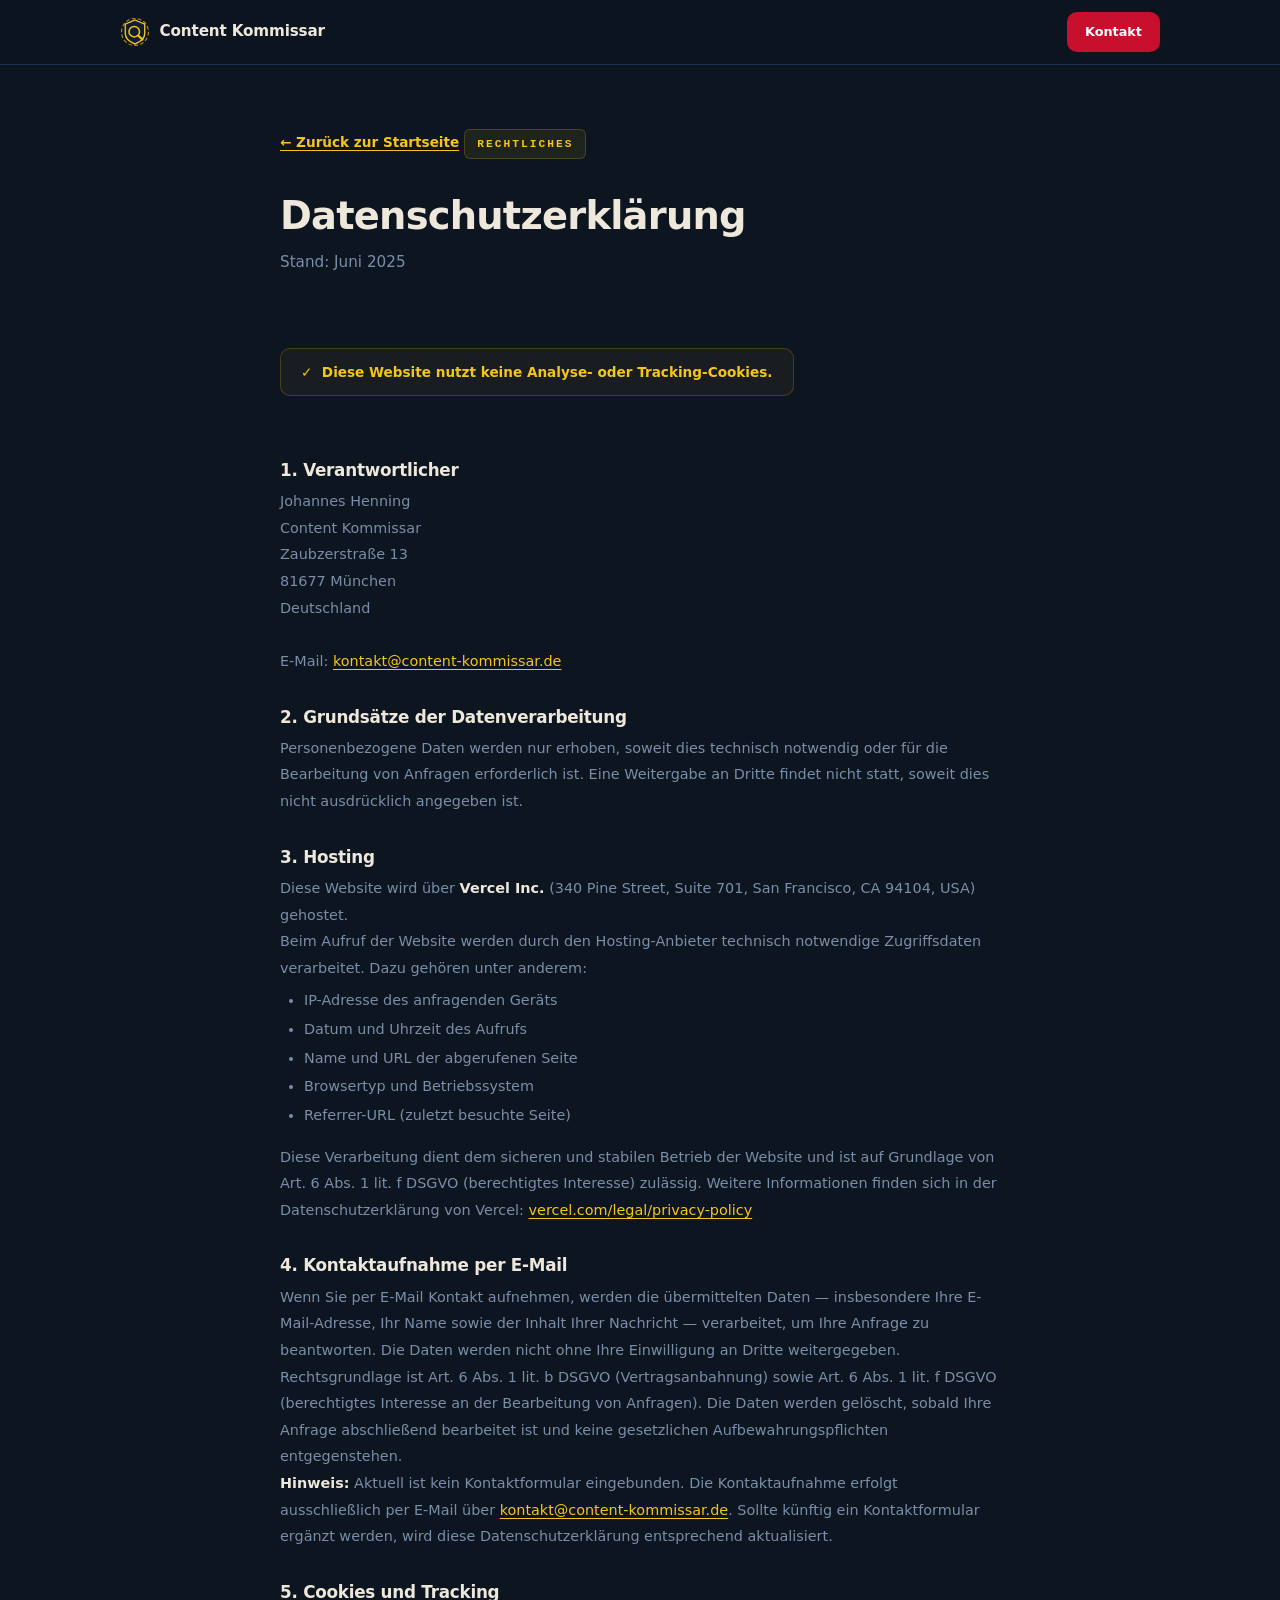
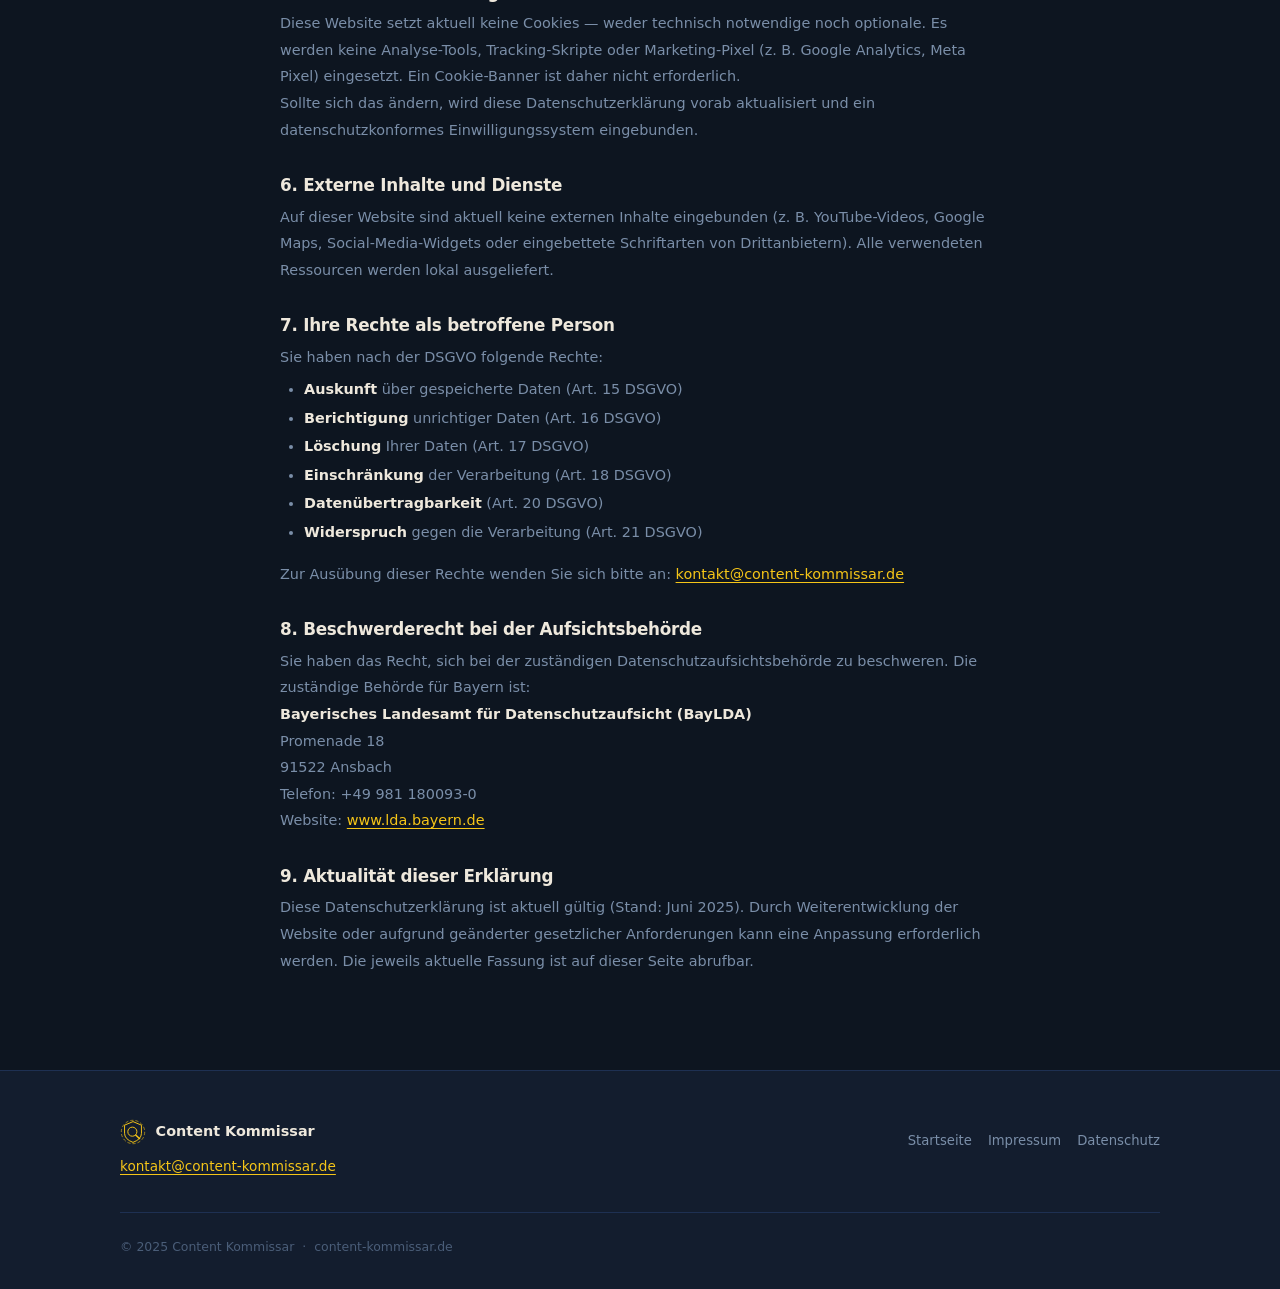
==== datenschutz.html @ 74cdd19c "Add files via upload" ====
<!DOCTYPE html>
<html lang="de">
<head>
  <meta charset="UTF-8">
  <meta name="viewport" content="width=device-width, initial-scale=1.0">
  <title>Datenschutzerklärung – Content Kommissar</title>
  <meta name="robots" content="noindex, nofollow">
  <link rel="stylesheet" href="styles.css">
  <style>
    .legal-page { max-width: 720px; margin: 0 auto; padding: 4rem 0 6rem; }
    .legal-page h1 { font-size: clamp(1.8rem, 4vw, 2.4rem); margin-bottom: 0.5rem; }
    .legal-page .legal-intro { color: var(--text-muted); margin-bottom: 3rem; font-size: 0.95rem; }
    .legal-page h2 { font-size: 1.05rem; font-weight: 700; margin: 2rem 0 0.5rem; color: var(--text); }
    .legal-page h3 { font-size: 0.95rem; font-weight: 700; margin: 1.5rem 0 0.35rem; color: var(--text); }
    .legal-page p,
    .legal-page address { font-size: 0.9rem; color: var(--text-muted); line-height: 1.85; font-style: normal; }
    .legal-page ul { list-style: disc; padding-left: 1.5rem; margin: 0.5rem 0 1rem; }
    .legal-page ul li { font-size: 0.9rem; color: var(--text-muted); margin-bottom: 0.3rem; }
    .legal-page a { color: var(--gold); text-decoration: underline; text-underline-offset: 3px; }
    .legal-page a:hover { color: var(--gold-dark); }
    .no-tracking-badge {
      display: inline-flex;
      align-items: center;
      gap: 0.5rem;
      background: rgba(245, 197, 24, 0.05);
      border: 1px solid rgba(245, 197, 24, 0.2);
      border-radius: var(--radius-md);
      padding: 0.75rem 1.25rem;
      font-size: 0.85rem;
      color: var(--gold);
      font-weight: 600;
      margin: 1.5rem 0 2rem;
    }
    .back-link {
      display: inline-flex;
      align-items: center;
      gap: 0.4rem;
      font-size: 0.85rem;
      font-weight: 600;
      color: var(--text-muted);
      margin-bottom: 2.5rem;
      transition: color var(--transition);
    }
    .back-link:hover { color: var(--text); }
  </style>
</head>
<body>

<header class="nav-header">
  <div class="container nav-inner">
    <a href="index.html" class="nav-logo" aria-label="Content Kommissar – Startseite">
      <svg xmlns="http://www.w3.org/2000/svg" viewBox="0 0 40 40" width="30" height="30" aria-hidden="true">
        <circle cx="20" cy="20" r="18" fill="none" stroke="#f5c518" stroke-width="1.5" stroke-dasharray="5 3" opacity="0.7"/>
        <path d="M20 4 L33 9.5 L33 22 Q33 31 20 36 Q7 31 7 22 L7 9.5 Z" fill="#131d2e" stroke="#f5c518" stroke-width="1.8"/>
        <circle cx="19" cy="19.5" r="7" fill="none" stroke="#f5c518" stroke-width="2"/>
        <line x1="24.5" y1="25" x2="30" y2="30" stroke="#f5c518" stroke-width="2.8" stroke-linecap="round"/>
      </svg>
      <span>Content Kommissar</span>
    </a>
    <a href="mailto:kontakt@content-kommissar.de" class="btn btn-primary btn-sm">Kontakt</a>
  </div>
</header>

<main>
  <div class="container">
    <div class="legal-page">

      <a href="index.html" class="back-link">← Zurück zur Startseite</a>

      <div class="section-label">Rechtliches</div>
      <h1>Datenschutzerklärung</h1>
      <p class="legal-intro">Stand: Juni 2025</p>

      <div class="no-tracking-badge">
        ✓ &nbsp;Diese Website nutzt keine Analyse- oder Tracking-Cookies.
      </div>

      <!-- 1. Verantwortlicher -->
      <h2>1. Verantwortlicher</h2>
      <address>
        Johannes Henning<br>
        Content Kommissar<br>
        Zaubzerstraße 13<br>
        81677 München<br>
        Deutschland<br><br>
        E-Mail: <a href="mailto:kontakt@content-kommissar.de">kontakt@content-kommissar.de</a>
      </address>

      <!-- 2. Allgemeines -->
      <h2>2. Grundsätze der Datenverarbeitung</h2>
      <p>
        Personenbezogene Daten werden nur erhoben, soweit dies technisch notwendig oder für die
        Bearbeitung von Anfragen erforderlich ist. Eine Weitergabe an Dritte findet nicht statt,
        soweit dies nicht ausdrücklich angegeben ist.
      </p>

      <!-- 3. Hosting -->
      <h2>3. Hosting</h2>
      <p>
        Diese Website wird über <strong style="color: var(--text);">Vercel Inc.</strong>
        (340 Pine Street, Suite 701, San Francisco, CA 94104, USA) gehostet.
      </p>
      <p>
        Beim Aufruf der Website werden durch den Hosting-Anbieter technisch notwendige
        Zugriffsdaten verarbeitet. Dazu gehören unter anderem:
      </p>
      <ul>
        <li>IP-Adresse des anfragenden Geräts</li>
        <li>Datum und Uhrzeit des Aufrufs</li>
        <li>Name und URL der abgerufenen Seite</li>
        <li>Browsertyp und Betriebssystem</li>
        <li>Referrer-URL (zuletzt besuchte Seite)</li>
      </ul>
      <p>
        Diese Verarbeitung dient dem sicheren und stabilen Betrieb der Website und ist auf
        Grundlage von Art. 6 Abs. 1 lit. f DSGVO (berechtigtes Interesse) zulässig. Weitere
        Informationen finden sich in der Datenschutzerklärung von Vercel:
        <a href="https://vercel.com/legal/privacy-policy" target="_blank" rel="noopener noreferrer">
          vercel.com/legal/privacy-policy
        </a>
      </p>

      <!-- 4. Kontakt per E-Mail -->
      <h2>4. Kontaktaufnahme per E-Mail</h2>
      <p>
        Wenn Sie per E-Mail Kontakt aufnehmen, werden die übermittelten Daten — insbesondere
        Ihre E-Mail-Adresse, Ihr Name sowie der Inhalt Ihrer Nachricht — verarbeitet, um Ihre
        Anfrage zu beantworten. Die Daten werden nicht ohne Ihre Einwilligung an Dritte
        weitergegeben.
      </p>
      <p>
        Rechtsgrundlage ist Art. 6 Abs. 1 lit. b DSGVO (Vertragsanbahnung) sowie
        Art. 6 Abs. 1 lit. f DSGVO (berechtigtes Interesse an der Bearbeitung von Anfragen).
        Die Daten werden gelöscht, sobald Ihre Anfrage abschließend bearbeitet ist und keine
        gesetzlichen Aufbewahrungspflichten entgegenstehen.
      </p>
      <p>
        <strong style="color: var(--text);">Hinweis:</strong> Aktuell ist kein Kontaktformular
        eingebunden. Die Kontaktaufnahme erfolgt ausschließlich per E-Mail über
        <a href="mailto:kontakt@content-kommissar.de">kontakt@content-kommissar.de</a>. Sollte
        künftig ein Kontaktformular ergänzt werden, wird diese Datenschutzerklärung entsprechend
        aktualisiert.
      </p>

      <!-- 5. Cookies & Tracking -->
      <h2>5. Cookies und Tracking</h2>
      <p>
        Diese Website setzt aktuell keine Cookies — weder technisch notwendige noch optionale.
        Es werden keine Analyse-Tools, Tracking-Skripte oder Marketing-Pixel (z. B. Google
        Analytics, Meta Pixel) eingesetzt. Ein Cookie-Banner ist daher nicht erforderlich.
      </p>
      <p>
        Sollte sich das ändern, wird diese Datenschutzerklärung vorab aktualisiert und ein
        datenschutzkonformes Einwilligungssystem eingebunden.
      </p>

      <!-- 6. Externe Inhalte -->
      <h2>6. Externe Inhalte und Dienste</h2>
      <p>
        Auf dieser Website sind aktuell keine externen Inhalte eingebunden (z. B. YouTube-Videos,
        Google Maps, Social-Media-Widgets oder eingebettete Schriftarten von Drittanbietern).
        Alle verwendeten Ressourcen werden lokal ausgeliefert.
      </p>

      <!-- 7. Rechte -->
      <h2>7. Ihre Rechte als betroffene Person</h2>
      <p>Sie haben nach der DSGVO folgende Rechte:</p>
      <ul>
        <li><strong style="color: var(--text);">Auskunft</strong> über gespeicherte Daten (Art. 15 DSGVO)</li>
        <li><strong style="color: var(--text);">Berichtigung</strong> unrichtiger Daten (Art. 16 DSGVO)</li>
        <li><strong style="color: var(--text);">Löschung</strong> Ihrer Daten (Art. 17 DSGVO)</li>
        <li><strong style="color: var(--text);">Einschränkung</strong> der Verarbeitung (Art. 18 DSGVO)</li>
        <li><strong style="color: var(--text);">Datenübertragbarkeit</strong> (Art. 20 DSGVO)</li>
        <li><strong style="color: var(--text);">Widerspruch</strong> gegen die Verarbeitung (Art. 21 DSGVO)</li>
      </ul>
      <p>
        Zur Ausübung dieser Rechte wenden Sie sich bitte an:
        <a href="mailto:kontakt@content-kommissar.de">kontakt@content-kommissar.de</a>
      </p>

      <!-- 8. Aufsichtsbehörde -->
      <h2>8. Beschwerderecht bei der Aufsichtsbehörde</h2>
      <p>
        Sie haben das Recht, sich bei der zuständigen Datenschutzaufsichtsbehörde zu beschweren.
        Die zuständige Behörde für Bayern ist:
      </p>
      <address>
        <strong style="color: var(--text);">Bayerisches Landesamt für Datenschutzaufsicht (BayLDA)</strong><br>
        Promenade 18<br>
        91522 Ansbach<br>
        Telefon: +49 981 180093-0<br>
        Website: <a href="https://www.lda.bayern.de" target="_blank" rel="noopener noreferrer">www.lda.bayern.de</a>
      </address>

      <!-- 9. Aktualität -->
      <h2>9. Aktualität dieser Erklärung</h2>
      <p>
        Diese Datenschutzerklärung ist aktuell gültig (Stand: Juni 2025). Durch Weiterentwicklung
        der Website oder aufgrund geänderter gesetzlicher Anforderungen kann eine Anpassung
        erforderlich werden. Die jeweils aktuelle Fassung ist auf dieser Seite abrufbar.
      </p>

    </div>
  </div>
</main>

<footer class="site-footer">
  <div class="container footer-inner">
    <div class="footer-brand">
      <div class="footer-logo">
        <svg xmlns="http://www.w3.org/2000/svg" viewBox="0 0 40 40" width="26" height="26" aria-hidden="true">
          <circle cx="20" cy="20" r="18" fill="none" stroke="#f5c518" stroke-width="1.5" stroke-dasharray="5 3" opacity="0.6"/>
          <path d="M20 4 L33 9.5 L33 22 Q33 31 20 36 Q7 31 7 22 L7 9.5 Z" fill="#131d2e" stroke="#f5c518" stroke-width="1.5"/>
          <circle cx="19" cy="19.5" r="7" fill="none" stroke="#f5c518" stroke-width="1.5"/>
          <line x1="24.5" y1="25" x2="30" y2="30" stroke="#f5c518" stroke-width="2.5" stroke-linecap="round"/>
        </svg>
        <span>Content Kommissar</span>
      </div>
      <a href="mailto:kontakt@content-kommissar.de" class="footer-email">kontakt@content-kommissar.de</a>
    </div>
    <nav class="footer-nav" aria-label="Footer-Navigation">
      <a href="index.html">Startseite</a>
      <a href="impressum.html">Impressum</a>
      <a href="datenschutz.html">Datenschutz</a>
    </nav>
    <p class="footer-copy">© 2025 Content Kommissar &nbsp;·&nbsp; content-kommissar.de</p>
  </div>
</footer>

</body>
</html>
---- styles.css ----
/* ============================================================
   CONTENT KOMMISSAR — styles.css
   Dark-Theme, mobile-first, keine externen Assets
   ============================================================ */

/* ── Custom Properties ────────────────────────────────────── */
:root {
  --bg:           #0d1520;
  --surface:      #131d2e;
  --surface-2:    #182438;
  --surface-3:    #1d2c45;
  --border:       #1e3052;
  --border-light: #253c65;
  --text:         #eee8dc;
  --text-muted:   #7a8ea8;
  --text-faint:   #4a5d78;
  --accent:       #c8102e;
  --accent-hover: #a50d26;
  --accent-bg:    rgba(200, 16, 46, 0.08);
  --gold:         #f5c518;
  --gold-dark:    #c9a00e;
  --gold-bg:      rgba(245, 197, 24, 0.08);
  --radius:       6px;
  --radius-md:    10px;
  --radius-lg:    16px;
  --shadow:       0 2px 16px rgba(0,0,0,0.4);
  --shadow-lg:    0 8px 40px rgba(0,0,0,0.5);
  --transition:   0.2s ease;
  --font:         system-ui, -apple-system, BlinkMacSystemFont, "Segoe UI", "Helvetica Neue", Arial, sans-serif;
  --font-mono:    ui-monospace, "SF Mono", "Cascadia Mono", "Courier New", monospace;
}

/* ── Reset ────────────────────────────────────────────────── */
*, *::before, *::after { box-sizing: border-box; margin: 0; padding: 0; }
html { scroll-behavior: smooth; font-size: 16px; -webkit-text-size-adjust: 100%; }
body {
  font-family: var(--font);
  background: var(--bg);
  color: var(--text);
  line-height: 1.65;
  overflow-x: hidden;
}
img, svg { display: block; max-width: 100%; }
ul { list-style: none; }
a { color: inherit; text-decoration: none; }
button { font-family: inherit; cursor: pointer; background: none; border: none; }

/* ── Typography ───────────────────────────────────────────── */
h1, h2, h3, h4 { line-height: 1.2; font-weight: 800; color: var(--text); }
h1 { font-size: clamp(2rem, 5vw, 3.2rem); letter-spacing: -0.02em; }
h2 { font-size: clamp(1.6rem, 3.5vw, 2.4rem); letter-spacing: -0.015em; }
h3 { font-size: clamp(1.05rem, 2vw, 1.25rem); font-weight: 700; }
p  { color: var(--text-muted); }
strong { color: var(--text); font-weight: 700; }

/* ── Layout ───────────────────────────────────────────────── */
.container {
  width: 100%;
  max-width: 1120px;
  margin: 0 auto;
  padding: 0 1.25rem;
}
@media (min-width: 640px)  { .container { padding: 0 2rem; } }
@media (min-width: 1024px) { .container { padding: 0 2.5rem; } }

.section { padding: 5rem 0; }
@media (min-width: 1024px) { .section { padding: 7rem 0; } }

.grid { display: grid; gap: 1.25rem; }
.grid-2 { grid-template-columns: 1fr; }
.grid-3 { grid-template-columns: 1fr; }
@media (min-width: 640px) {
  .grid-2 { grid-template-columns: repeat(2, 1fr); }
  .grid-3 { grid-template-columns: repeat(2, 1fr); }
}
@media (min-width: 1024px) {
  .grid-3 { grid-template-columns: repeat(3, 1fr); }
}

/* ── Section Labels ───────────────────────────────────────── */
.section-label {
  font-family: var(--font-mono);
  font-size: 0.7rem;
  font-weight: 700;
  letter-spacing: 0.18em;
  text-transform: uppercase;
  color: var(--gold);
  background: var(--gold-bg);
  border: 1px solid rgba(245,197,24,0.2);
  display: inline-block;
  padding: 0.3rem 0.75rem;
  border-radius: var(--radius);
  margin-bottom: 1.25rem;
}
.section-headline {
  margin-bottom: 1rem;
}
.section-subtext {
  max-width: 640px;
  margin-bottom: 2.5rem;
  font-size: 1.05rem;
  color: var(--text-muted);
}
@media (min-width: 1024px) { .section-subtext { margin-bottom: 3.5rem; } }

/* ── Buttons ──────────────────────────────────────────────── */
.btn {
  display: inline-flex;
  align-items: center;
  justify-content: center;
  gap: 0.5rem;
  font-weight: 700;
  border-radius: var(--radius-md);
  transition: all var(--transition);
  text-align: center;
  white-space: nowrap;
}
.btn:focus-visible {
  outline: 2px solid var(--gold);
  outline-offset: 3px;
}
.btn-primary {
  background: var(--accent);
  color: #fff;
  border: 2px solid var(--accent);
}
.btn-primary:hover { background: var(--accent-hover); border-color: var(--accent-hover); transform: translateY(-1px); box-shadow: 0 4px 16px rgba(200,16,46,0.35); }
.btn-secondary {
  background: transparent;
  color: var(--text);
  border: 2px solid var(--border-light);
}
.btn-secondary:hover { border-color: var(--gold); color: var(--gold); transform: translateY(-1px); }
.btn-ghost {
  background: transparent;
  color: var(--text-muted);
  border: 2px solid transparent;
  padding: 0;
}
.btn-ghost:hover { color: var(--text); }

.btn-sm  { font-size: 0.8rem;  padding: 0.45rem 1rem; }
.btn-md  { font-size: 0.9rem;  padding: 0.6rem 1.4rem; }
.btn-lg  { font-size: 0.95rem; padding: 0.75rem 1.75rem; }
.btn-xl  { font-size: 1.05rem; padding: 0.9rem 2.25rem; }
.btn-full { width: 100%; }

/* ── Cards ────────────────────────────────────────────────── */
.card {
  background: var(--surface);
  border: 1px solid var(--border);
  border-radius: var(--radius-lg);
  padding: 1.75rem;
  transition: border-color var(--transition), transform var(--transition);
}
.card:hover { border-color: var(--border-light); }
.card-featured {
  border-color: var(--gold);
  background: linear-gradient(135deg, var(--surface), var(--surface-2));
  box-shadow: 0 0 0 1px rgba(245,197,24,0.1), var(--shadow);
  position: relative;
}
.card-featured:hover { border-color: var(--gold); box-shadow: 0 0 24px rgba(245,197,24,0.12), var(--shadow-lg); }

/* ── Badges ───────────────────────────────────────────────── */
.badge {
  display: inline-block;
  font-size: 0.75rem;
  font-weight: 600;
  padding: 0.35rem 0.85rem;
  border-radius: 999px;
}
.badge-trust {
  background: var(--surface-2);
  border: 1px solid var(--border-light);
  color: var(--text-muted);
}

/* ============================================================
   NAV HEADER
   ============================================================ */
.nav-header {
  position: sticky;
  top: 0;
  z-index: 100;
  background: rgba(13,21,32,0.9);
  backdrop-filter: blur(12px);
  -webkit-backdrop-filter: blur(12px);
  border-bottom: 1px solid var(--border);
  transition: box-shadow var(--transition);
}
.nav-header.scrolled { box-shadow: 0 2px 20px rgba(0,0,0,0.5); }
.nav-inner {
  display: flex;
  align-items: center;
  justify-content: space-between;
  gap: 1rem;
  height: 64px;
}
.nav-logo {
  display: flex;
  align-items: center;
  gap: 0.6rem;
  font-weight: 800;
  font-size: 0.95rem;
  letter-spacing: -0.01em;
  flex-shrink: 0;
  transition: opacity var(--transition);
}
.nav-logo:hover { opacity: 0.85; }
.nav-links {
  display: none;
  align-items: center;
  gap: 0.25rem;
}
.nav-links a {
  font-size: 0.875rem;
  font-weight: 600;
  color: var(--text-muted);
  padding: 0.4rem 0.75rem;
  border-radius: var(--radius);
  transition: color var(--transition), background var(--transition);
}
.nav-links a:hover { color: var(--text); background: var(--surface-2); }
.nav-links a:focus-visible { outline: 2px solid var(--gold); outline-offset: 2px; }
@media (min-width: 768px) { .nav-links { display: flex; } }

/* Mobile menu toggle */
.nav-toggle {
  display: flex;
  flex-direction: column;
  gap: 5px;
  padding: 0.4rem;
  border-radius: var(--radius);
}
.nav-toggle span {
  display: block;
  width: 22px;
  height: 2px;
  background: var(--text-muted);
  border-radius: 2px;
  transition: all var(--transition);
}
.nav-toggle.active span:nth-child(1) { transform: translateY(7px) rotate(45deg); }
.nav-toggle.active span:nth-child(2) { opacity: 0; }
.nav-toggle.active span:nth-child(3) { transform: translateY(-7px) rotate(-45deg); }
@media (min-width: 768px) { .nav-toggle { display: none; } }

/* Mobile nav menu */
.mobile-nav {
  display: none;
  position: fixed;
  top: 64px;
  left: 0;
  right: 0;
  background: var(--surface);
  border-bottom: 1px solid var(--border);
  padding: 1rem 1.25rem 1.5rem;
  z-index: 99;
  flex-direction: column;
  gap: 0.5rem;
}
.mobile-nav.open { display: flex; }
.mobile-nav a {
  font-size: 1rem;
  font-weight: 600;
  color: var(--text-muted);
  padding: 0.6rem 0.75rem;
  border-radius: var(--radius);
}
.mobile-nav a:hover { color: var(--text); background: var(--surface-2); }
.mobile-nav .btn { margin-top: 0.5rem; }

/* ============================================================
   HERO SECTION
   ============================================================ */
.section-hero {
  position: relative;
  padding: 4rem 0 5rem;
  overflow: hidden;
}
@media (min-width: 1024px) { .section-hero { padding: 6rem 0 7rem; } }
.hero-inner {
  display: grid;
  grid-template-columns: 1fr;
  gap: 3rem;
  align-items: center;
}
@media (min-width: 900px) {
  .hero-inner {
    grid-template-columns: 1fr auto;
    gap: 4rem;
  }
}
.hero-content { max-width: 680px; }
.hero-badge-row { margin-bottom: 1.5rem; }
.hero-headline {
  margin-bottom: 1.25rem;
  background: linear-gradient(135deg, var(--text) 60%, var(--text-muted));
  -webkit-background-clip: text;
  -webkit-text-fill-color: transparent;
  background-clip: text;
}
.hero-subheadline {
  font-size: clamp(1rem, 2vw, 1.15rem);
  color: var(--text-muted);
  margin-bottom: 2rem;
  line-height: 1.7;
}
.hero-cta-group {
  display: flex;
  flex-wrap: wrap;
  gap: 0.75rem;
  margin-bottom: 1rem;
}
.hero-note {
  font-size: 0.8rem;
  color: var(--text-faint);
  letter-spacing: 0.05em;
}
.hero-visual {
  display: none;
}
@media (min-width: 900px) {
  .hero-visual {
    display: flex;
    flex-direction: column;
    align-items: center;
    gap: 0.75rem;
  }
}
.hero-badge-svg {
  width: 200px;
  height: 220px;
  filter: drop-shadow(0 0 30px rgba(245,197,24,0.15));
  animation: badge-float 4s ease-in-out infinite;
}
@keyframes badge-float {
  0%, 100% { transform: translateY(0); }
  50%       { transform: translateY(-8px); }
}
.case-tag {
  font-family: var(--font-mono);
  font-size: 0.65rem;
  font-weight: 700;
  letter-spacing: 0.15em;
  color: var(--text-faint);
  border: 1px solid var(--border);
  padding: 0.3rem 0.75rem;
  border-radius: var(--radius);
}

/* Background grid */
.hero-bg-grid {
  position: absolute;
  inset: 0;
  background-image:
    linear-gradient(var(--border) 1px, transparent 1px),
    linear-gradient(90deg, var(--border) 1px, transparent 1px);
  background-size: 40px 40px;
  opacity: 0.18;
  pointer-events: none;
  mask-image: radial-gradient(ellipse 80% 80% at 50% 50%, black 20%, transparent 100%);
  -webkit-mask-image: radial-gradient(ellipse 80% 80% at 50% 50%, black 20%, transparent 100%);
}

/* ============================================================
   PROBLEM SECTION
   ============================================================ */
.section-problem {
  background: var(--surface);
  border-top: 1px solid var(--border);
  border-bottom: 1px solid var(--border);
}
.problem-grid { gap: 1.25rem; }
.card-problem { text-align: left; }
.problem-icon {
  width: 48px;
  height: 48px;
  margin-bottom: 1.25rem;
}
.card-problem h3 { margin-bottom: 0.6rem; font-size: 1.1rem; }
.card-problem p  { font-size: 0.925rem; }

/* ============================================================
   PROCESS SECTION
   ============================================================ */
.section-process {}
.process-steps {
  display: flex;
  flex-direction: column;
  gap: 0;
}
@media (min-width: 768px) {
  .process-steps {
    display: grid;
    grid-template-columns: 1fr auto 1fr auto 1fr auto 1fr;
    align-items: start;
    gap: 0;
  }
}
.process-step {
  background: var(--surface);
  border: 1px solid var(--border);
  border-radius: var(--radius-lg);
  padding: 1.75rem 1.5rem;
  position: relative;
  transition: border-color var(--transition);
}
.process-step:hover { border-color: var(--border-light); }
.step-number {
  font-family: var(--font-mono);
  font-size: 2rem;
  font-weight: 900;
  color: var(--gold);
  opacity: 0.25;
  line-height: 1;
  margin-bottom: 0.75rem;
  letter-spacing: -0.04em;
}
.process-step:hover .step-number { opacity: 0.5; }
.step-content h3 { margin-bottom: 0.5rem; font-size: 1rem; }
.step-content p   { font-size: 0.875rem; }
.process-connector {
  display: none;
}
@media (min-width: 768px) {
  .process-connector {
    display: flex;
    align-items: center;
    padding-top: 3rem;
    color: var(--border-light);
  }
  .process-connector::after {
    content: "→";
    font-size: 1.5rem;
    color: var(--gold);
    opacity: 0.4;
  }
}
/* Mobile: vertical connector */
@media (max-width: 767px) {
  .process-step + .process-step { margin-top: 0.75rem; }
}

/* ============================================================
   PROFIL-CHECK SECTION
   ============================================================ */
.section-check {
  background: var(--surface);
  border-top: 1px solid var(--border);
  border-bottom: 1px solid var(--border);
}
.check-inner {
  display: grid;
  grid-template-columns: 1fr;
  gap: 3rem;
  align-items: start;
}
@media (min-width: 900px) {
  .check-inner {
    grid-template-columns: 1fr 1fr;
    gap: 4rem;
    align-items: center;
  }
}
.check-list {
  display: flex;
  flex-direction: column;
  gap: 1rem;
  margin-bottom: 2rem;
}
.check-list li {
  display: flex;
  gap: 1rem;
  align-items: flex-start;
  padding: 1rem 1.25rem;
  background: var(--surface-2);
  border: 1px solid var(--border);
  border-radius: var(--radius-md);
  transition: border-color var(--transition);
}
.check-list li:hover { border-color: var(--border-light); }
.check-item-icon {
  color: var(--accent);
  font-size: 1rem;
  line-height: 1.4;
  flex-shrink: 0;
}
.check-list li strong { display: block; font-size: 0.95rem; margin-bottom: 0.15rem; }
.check-list li span   { font-size: 0.85rem; color: var(--text-muted); }

/* Akte (File) Visual */
.akte-card {
  background: var(--surface-2);
  border: 1px solid var(--border-light);
  border-radius: var(--radius-lg);
  overflow: hidden;
  font-family: var(--font-mono);
  font-size: 0.8rem;
  box-shadow: var(--shadow);
}
.akte-header {
  background: var(--surface-3);
  border-bottom: 1px solid var(--border-light);
  padding: 0.75rem 1.25rem;
  display: flex;
  justify-content: space-between;
  align-items: center;
  flex-wrap: wrap;
  gap: 0.5rem;
}
.akte-stamp {
  font-size: 0.65rem;
  font-weight: 900;
  letter-spacing: 0.2em;
  color: var(--accent);
  border: 1.5px solid var(--accent);
  padding: 0.2rem 0.5rem;
  border-radius: 3px;
  opacity: 0.9;
}
.akte-number {
  font-size: 0.65rem;
  color: var(--text-faint);
  letter-spacing: 0.1em;
}
.akte-field {
  padding: 1rem 1.25rem;
  border-bottom: 1px solid var(--border);
}
.akte-field:last-of-type { border-bottom: none; }
.akte-label {
  display: block;
  font-size: 0.6rem;
  font-weight: 700;
  letter-spacing: 0.15em;
  text-transform: uppercase;
  color: var(--text-faint);
  margin-bottom: 0.4rem;
}
.akte-value { color: var(--text-muted); }
.akte-blank { border-bottom: 1px solid var(--border-light); padding-bottom: 0.1rem; display: block; }
.akte-findings { display: flex; flex-direction: column; gap: 0.35rem; margin-top: 0.35rem; }
.akte-finding { color: var(--text-muted); font-size: 0.78rem; }
.akte-footer {
  background: var(--surface-3);
  border-top: 1px solid var(--border-light);
  padding: 0.6rem 1.25rem;
  text-align: center;
  font-size: 0.6rem;
  color: var(--text-faint);
  letter-spacing: 0.12em;
  text-transform: uppercase;
}

/* ============================================================
   ANGEBOTE / PRICING SECTION
   ============================================================ */
.section-offers {}
.offers-grid { align-items: start; }
.card-offer { display: flex; flex-direction: column; gap: 0; }
.offer-tag {
  font-size: 0.68rem;
  font-weight: 700;
  letter-spacing: 0.15em;
  text-transform: uppercase;
  color: var(--text-faint);
  background: var(--surface-2);
  border: 1px solid var(--border);
  display: inline-block;
  padding: 0.25rem 0.65rem;
  border-radius: var(--radius);
  margin-bottom: 1rem;
  align-self: flex-start;
}
.offer-tag-featured {
  color: var(--gold);
  background: var(--gold-bg);
  border-color: rgba(245,197,24,0.25);
}
.offer-name { font-size: 1.1rem; margin-bottom: 0.5rem; }
.offer-price {
  font-size: 2rem;
  font-weight: 900;
  color: var(--text);
  letter-spacing: -0.03em;
  margin-bottom: 0.75rem;
}
.offer-period { font-size: 0.9rem; font-weight: 500; color: var(--text-muted); }
.offer-desc {
  font-size: 0.9rem;
  margin-bottom: 1.25rem;
  padding-bottom: 1.25rem;
  border-bottom: 1px solid var(--border);
}
.offer-features {
  flex: 1;
  display: flex;
  flex-direction: column;
  gap: 0.5rem;
  margin-bottom: 1.5rem;
}
.offer-features li {
  font-size: 0.875rem;
  color: var(--text-muted);
  padding-left: 1.25rem;
  position: relative;
}
.offer-features li::before {
  content: "✓";
  position: absolute;
  left: 0;
  color: var(--gold);
  font-weight: 700;
}

/* Teaser line under pricing cards */
.offers-teaser {
  margin-top: 2rem;
  text-align: center;
  font-size: 0.875rem;
  color: var(--text-faint);
  border-top: 1px solid var(--border);
  padding-top: 1.5rem;
  display: flex;
  align-items: center;
  justify-content: center;
  gap: 0.5rem;
}
.offers-teaser-icon {
  color: var(--gold);
  font-size: 1rem;
}

/* ============================================================
   ZIELGRUPPE / AUDIENCE SECTION
   ============================================================ */
.section-audience {
  background: var(--surface);
  border-top: 1px solid var(--border);
  border-bottom: 1px solid var(--border);
}
.audience-grid {
  display: grid;
  grid-template-columns: 1fr 1fr;
  gap: 1rem;
  margin-bottom: 2rem;
}
@media (min-width: 768px)  { .audience-grid { grid-template-columns: repeat(3, 1fr); } }
@media (min-width: 1024px) { .audience-grid { grid-template-columns: repeat(3, 1fr); } }
.audience-card {
  background: var(--surface-2);
  border: 1px solid var(--border);
  border-radius: var(--radius-lg);
  padding: 1.5rem 1.25rem;
  text-align: center;
  transition: border-color var(--transition), transform var(--transition);
}
.audience-card:hover { border-color: var(--border-light); transform: translateY(-2px); }
.audience-icon {
  width: 48px;
  height: 48px;
  margin: 0 auto 1rem;
}
.audience-card h3 { font-size: 0.9rem; font-weight: 700; margin-bottom: 0.5rem; }
.audience-card p  { font-size: 0.8rem; }
.audience-note {
  background: var(--surface-2);
  border: 1px solid var(--border);
  border-radius: var(--radius-md);
  padding: 1.25rem 1.5rem;
  font-size: 0.9rem;
}
.audience-note a {
  color: var(--gold);
  text-decoration: underline;
  text-underline-offset: 3px;
}
.audience-note a:hover { color: var(--gold-dark); }

/* ============================================================
   CONTENT EXAMPLES SECTION
   ============================================================ */
.section-examples {}
/* 6 Beispiele: 1→2→3 Spalten */
.examples-grid {
  gap: 1.25rem;
  grid-template-columns: 1fr;
}
@media (min-width: 640px)  { .examples-grid { grid-template-columns: repeat(2, 1fr); } }
@media (min-width: 1024px) { .examples-grid { grid-template-columns: repeat(3, 1fr); } }
.example-card {
  background: var(--surface);
  border: 1px solid var(--border);
  border-radius: var(--radius-lg);
  padding: 1.5rem;
  transition: border-color var(--transition), transform var(--transition);
  position: relative;
  overflow: hidden;
}
.example-card::before {
  content: "";
  position: absolute;
  left: 0;
  top: 0;
  bottom: 0;
  width: 3px;
  background: var(--accent);
  border-radius: 3px 0 0 3px;
  opacity: 0;
  transition: opacity var(--transition);
}
.example-card:hover { border-color: var(--border-light); transform: translateY(-2px); }
.example-card:hover::before { opacity: 1; }
.example-meta {
  display: flex;
  align-items: center;
  gap: 0.5rem;
  margin-bottom: 0.75rem;
  flex-wrap: wrap;
}
.example-platform {
  font-size: 0.7rem;
  font-family: var(--font-mono);
  color: var(--text-faint);
  letter-spacing: 0.05em;
}
.example-type {
  font-size: 0.68rem;
  font-weight: 600;
  letter-spacing: 0.1em;
  text-transform: uppercase;
  color: var(--accent);
  background: var(--accent-bg);
  border: 1px solid rgba(200,16,46,0.2);
  padding: 0.15rem 0.5rem;
  border-radius: var(--radius);
}
.example-headline {
  font-size: 1rem;
  font-weight: 700;
  margin-bottom: 0.6rem;
  line-height: 1.35;
}
.example-desc { font-size: 0.875rem; margin-bottom: 1rem; }
.example-tag {
  font-size: 0.68rem;
  font-weight: 600;
  letter-spacing: 0.08em;
  color: var(--gold);
  background: var(--gold-bg);
  border: 1px solid rgba(245,197,24,0.15);
  display: inline-block;
  padding: 0.2rem 0.6rem;
  border-radius: var(--radius);
}

/* ============================================================
   FAQ SECTION
   ============================================================ */
.section-faq {
  background: var(--surface);
  border-top: 1px solid var(--border);
  border-bottom: 1px solid var(--border);
}
.faq-container .section-headline { margin-bottom: 2.5rem; }
.faq-list {
  max-width: 780px;
  display: flex;
  flex-direction: column;
  gap: 0.75rem;
}
.faq-item {
  background: var(--surface-2);
  border: 1px solid var(--border);
  border-radius: var(--radius-md);
  overflow: hidden;
  transition: border-color var(--transition);
}
.faq-item[open] { border-color: var(--border-light); }
.faq-item[open] .faq-question::after { transform: rotate(45deg); }
.faq-question {
  display: flex;
  align-items: center;
  justify-content: space-between;
  padding: 1.1rem 1.25rem;
  font-size: 0.95rem;
  font-weight: 700;
  color: var(--text);
  cursor: pointer;
  list-style: none;
  gap: 1rem;
  transition: color var(--transition);
}
.faq-question::-webkit-details-marker { display: none; }
.faq-question:hover { color: var(--gold); }
.faq-question::after {
  content: "+";
  font-size: 1.25rem;
  font-weight: 400;
  color: var(--gold);
  flex-shrink: 0;
  transition: transform var(--transition);
}
.faq-answer {
  padding: 0 1.25rem 1.25rem;
  border-top: 1px solid var(--border);
  padding-top: 1rem;
}
.faq-answer p { font-size: 0.925rem; line-height: 1.7; }

/* ============================================================
   FINAL CTA SECTION
   ============================================================ */
.section-final-cta {
  padding: 6rem 0;
  background: radial-gradient(ellipse 70% 60% at 50% 50%, rgba(200,16,46,0.07) 0%, transparent 70%);
  position: relative;
}
.final-cta-inner {
  text-align: center;
  max-width: 600px;
  margin: 0 auto;
}
.final-cta-badge { margin: 0 auto 1.5rem; }
.final-cta-headline {
  font-size: clamp(1.6rem, 3.5vw, 2.4rem);
  margin-bottom: 1rem;
  letter-spacing: -0.02em;
}
.final-cta-sub {
  font-size: 1.05rem;
  margin-bottom: 2rem;
}
.final-cta-note {
  font-size: 0.8rem;
  color: var(--text-faint);
  margin-top: 0.75rem;
  letter-spacing: 0.04em;
}

/* ============================================================
   FOOTER
   ============================================================ */
.site-footer {
  background: var(--surface);
  border-top: 1px solid var(--border);
  padding: 3rem 0 2rem;
}
.footer-inner {
  display: grid;
  grid-template-columns: 1fr;
  gap: 2rem;
  align-items: start;
}
@media (min-width: 768px) {
  .footer-inner {
    grid-template-columns: 1fr auto;
    align-items: center;
  }
}
.footer-logo {
  display: flex;
  align-items: center;
  gap: 0.6rem;
  font-size: 0.9rem;
  font-weight: 800;
  margin-bottom: 0.5rem;
}
.footer-tagline {
  font-size: 0.85rem;
  margin-bottom: 0.5rem;
  max-width: 360px;
}
.footer-email {
  font-size: 0.85rem;
  color: var(--gold);
  text-decoration: underline;
  text-underline-offset: 3px;
  transition: color var(--transition);
}
.footer-email:hover { color: var(--gold-dark); }
.footer-nav {
  display: flex;
  flex-wrap: wrap;
  gap: 0.25rem 1rem;
  margin-bottom: 1rem;
}
@media (min-width: 768px) {
  .footer-nav { justify-content: flex-end; }
}
.footer-nav a {
  font-size: 0.825rem;
  color: var(--text-muted);
  transition: color var(--transition);
}
.footer-nav a:hover { color: var(--text); }
.footer-nav a:focus-visible { outline: 2px solid var(--gold); outline-offset: 2px; border-radius: 2px; }
.footer-copy {
  font-size: 0.78rem;
  color: var(--text-faint);
  grid-column: 1 / -1;
  padding-top: 1.5rem;
  border-top: 1px solid var(--border);
}
@media (min-width: 768px) { .footer-copy { text-align: left; } }

/* ============================================================
   SCROLL ANIMATIONS
   ============================================================ */
.reveal {
  opacity: 0;
  transform: translateY(20px);
  transition: opacity 0.55s ease, transform 0.55s ease;
}
.reveal.visible {
  opacity: 1;
  transform: translateY(0);
}

/* ============================================================
   FOCUS VISIBLE — accessibility
   ============================================================ */
:focus-visible {
  outline: 2px solid var(--gold);
  outline-offset: 3px;
}

/* ============================================================
   SCROLLBAR (optional, webkit only)
   ============================================================ */
::-webkit-scrollbar { width: 8px; }
::-webkit-scrollbar-track { background: var(--bg); }
::-webkit-scrollbar-thumb { background: var(--border-light); border-radius: 4px; }
::-webkit-scrollbar-thumb:hover { background: var(--text-faint); }
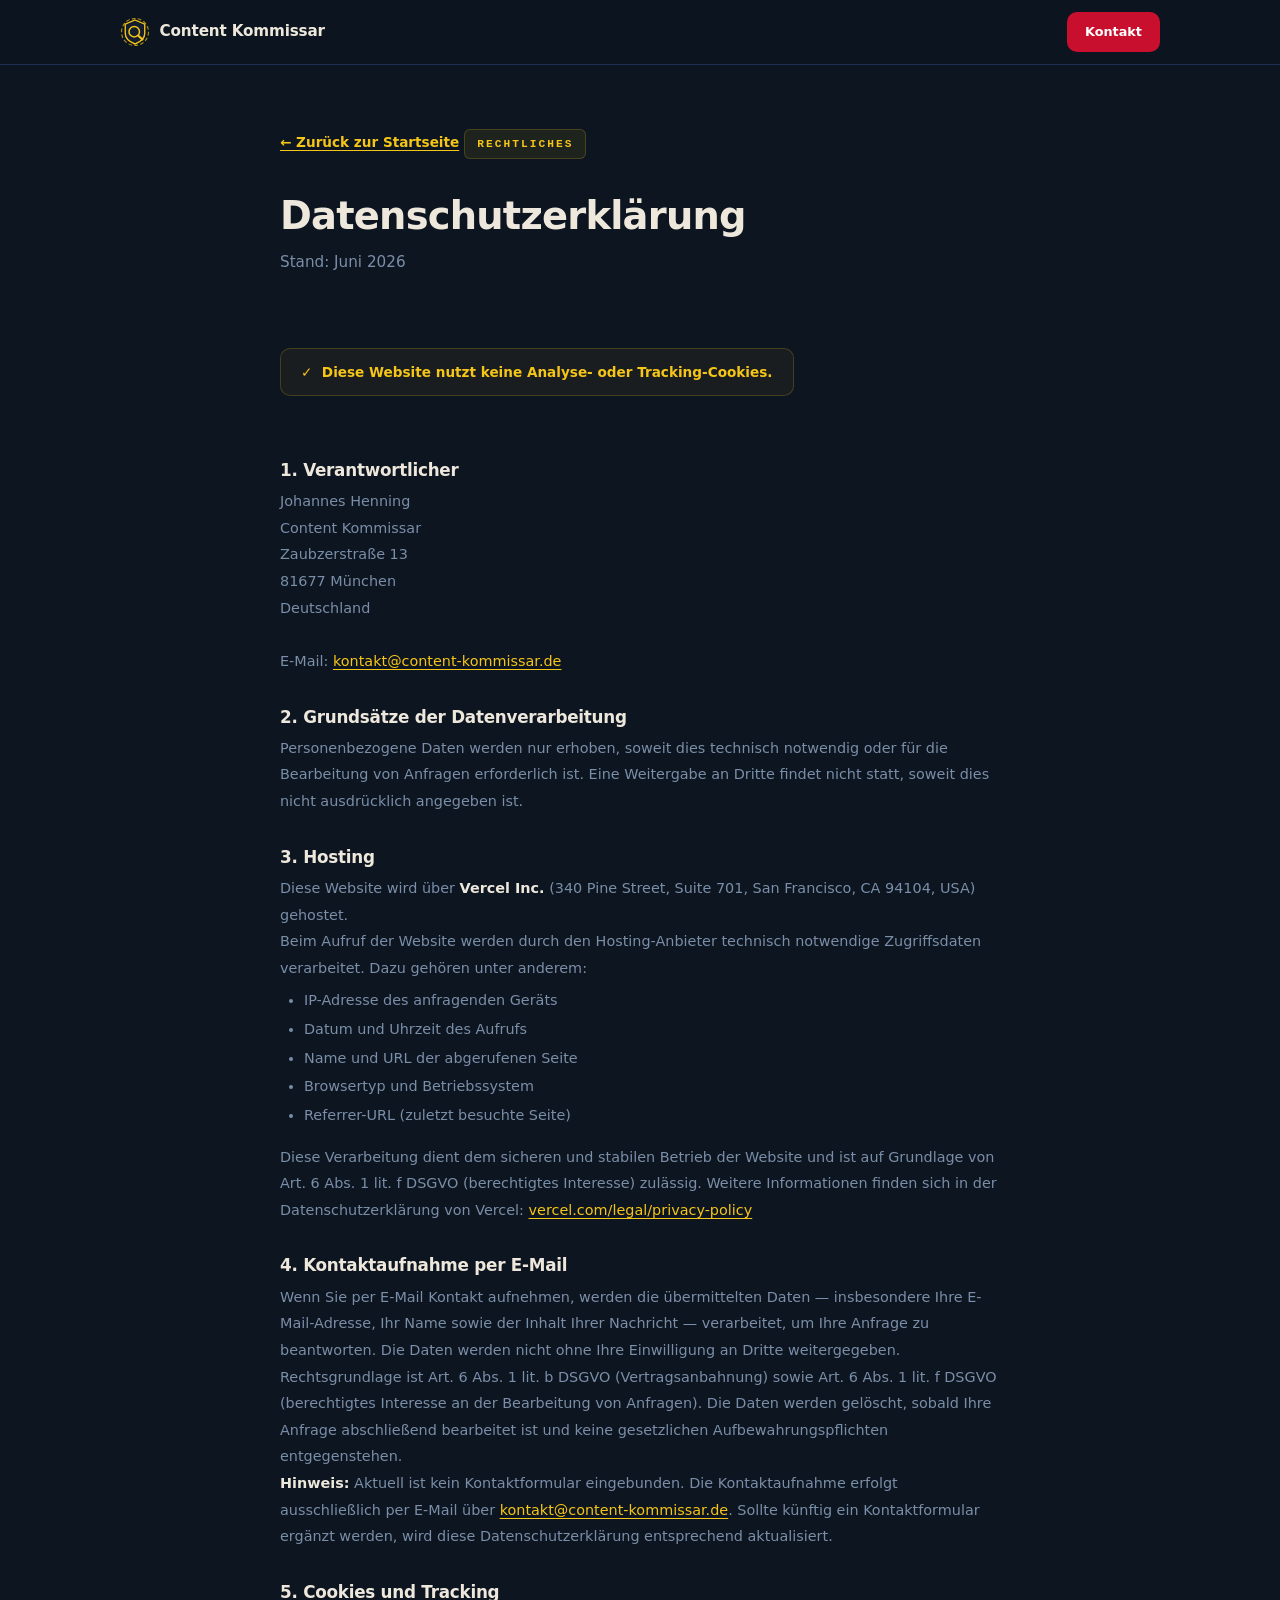
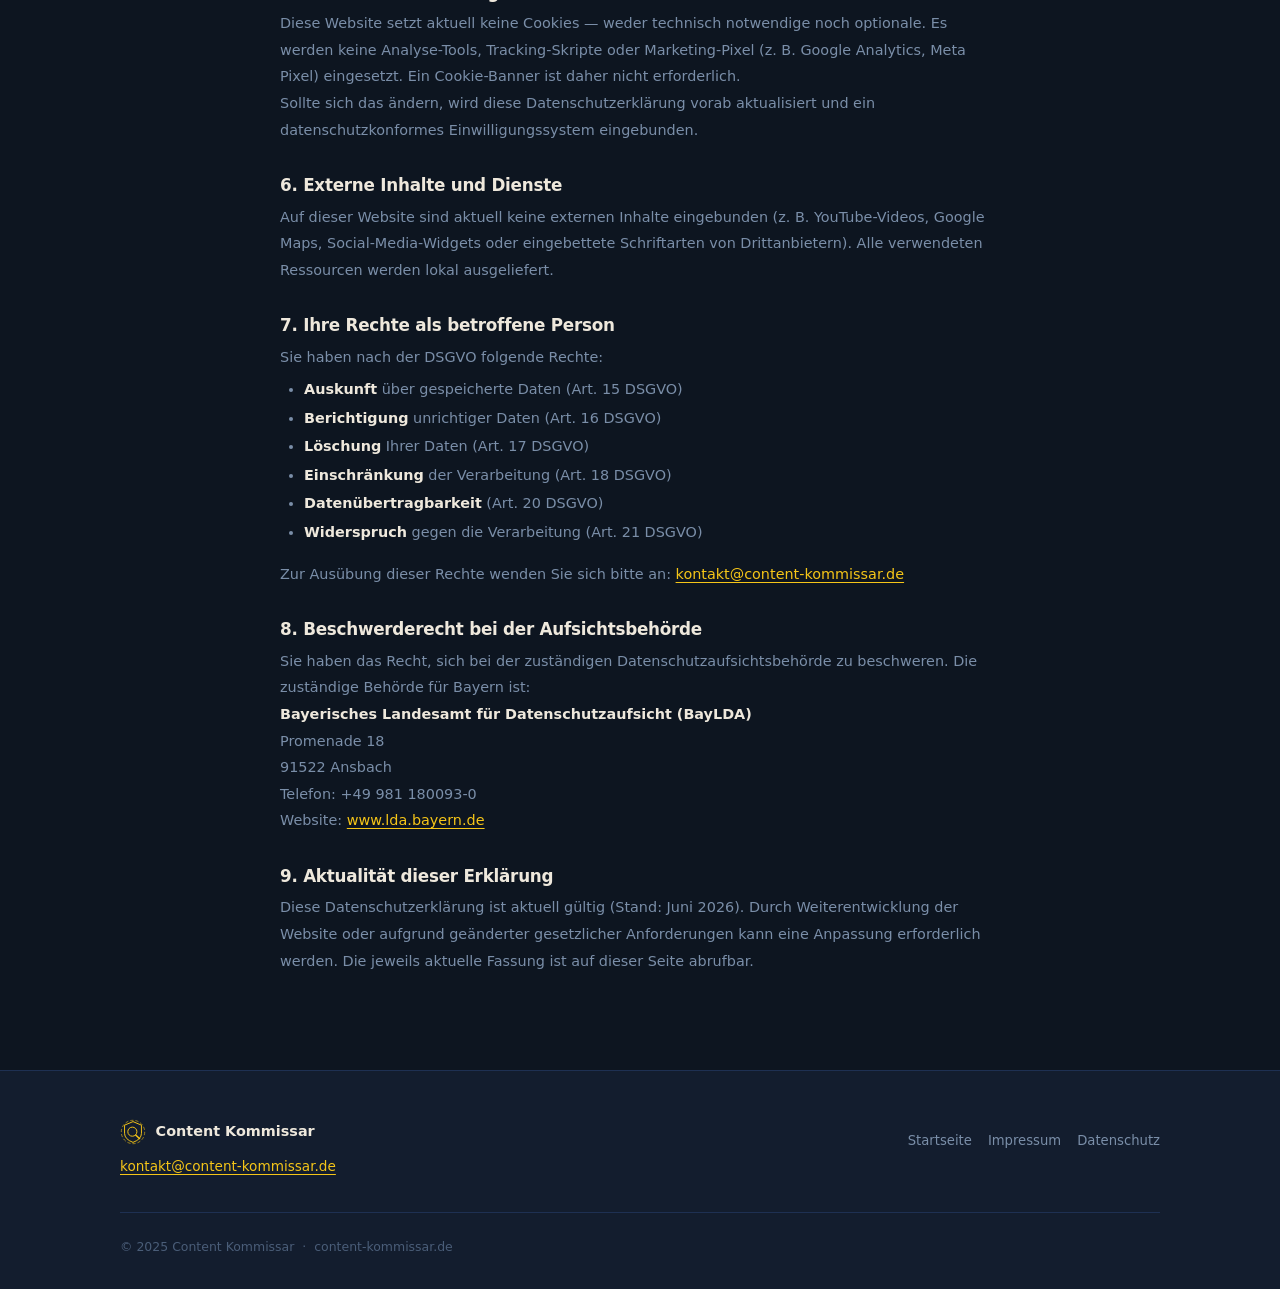
==== commit 2b832881: "Add files via upload Final Website Updates" ====
--- a/datenschutz.html
+++ b/datenschutz.html
@@ -69,7 +69,7 @@
 
       <div class="section-label">Rechtliches</div>
       <h1>Datenschutzerklärung</h1>
-      <p class="legal-intro">Stand: Juni 2025</p>
+      <p class="legal-intro">Stand: Juni 2026</p>
 
       <div class="no-tracking-badge">
         ✓ &nbsp;Diese Website nutzt keine Analyse- oder Tracking-Cookies.
@@ -195,7 +195,7 @@
       <!-- 9. Aktualität -->
       <h2>9. Aktualität dieser Erklärung</h2>
       <p>
-        Diese Datenschutzerklärung ist aktuell gültig (Stand: Juni 2025). Durch Weiterentwicklung
+        Diese Datenschutzerklärung ist aktuell gültig (Stand: Juni 2026). Durch Weiterentwicklung
         der Website oder aufgrund geänderter gesetzlicher Anforderungen kann eine Anpassung
         erforderlich werden. Die jeweils aktuelle Fassung ist auf dieser Seite abrufbar.
       </p>
--- a/styles.css
+++ b/styles.css
@@ -288,11 +288,18 @@
 }
 @media (min-width: 900px) {
   .hero-inner {
-    grid-template-columns: 1fr auto;
-    gap: 4rem;
+    grid-template-columns: minmax(0, 1fr) 340px;
+    gap: 3rem;
+    align-items: center;
   }
 }
-.hero-content { max-width: 680px; }
+@media (min-width: 1200px) {
+  .hero-inner {
+    grid-template-columns: minmax(0, 1fr) 380px;
+    gap: 4.5rem;
+  }
+}
+.hero-content { max-width: 620px; min-width: 0; }
 .hero-badge-row { margin-bottom: 1.5rem; }
 .hero-headline {
   margin-bottom: 1.25rem;
@@ -326,28 +333,46 @@
     display: flex;
     flex-direction: column;
     align-items: center;
-    gap: 0.75rem;
+    gap: 0;
   }
 }
 .hero-badge-svg {
-  width: 200px;
-  height: 220px;
-  filter: drop-shadow(0 0 30px rgba(245,197,24,0.15));
+  width: min(220px, 100%);
+  height: auto;
+  filter: drop-shadow(0 0 28px rgba(245,197,24,0.18));
   animation: badge-float 4s ease-in-out infinite;
 }
 @keyframes badge-float {
   0%, 100% { transform: translateY(0); }
-  50%       { transform: translateY(-8px); }
+  50%       { transform: translateY(-7px); }
+}
+/* Markenname unter dem Badge — HTML-Element für saubere Typografie */
+.hero-brand-name {
+  text-align: center;
+  margin: 0.7rem 0 0.3rem;
+  line-height: 1;
+}
+.hero-brand-name span {
+  display: block;
+  font-family: Georgia, "Times New Roman", serif;
+  font-size: 0.66rem;
+  font-weight: 700;
+  color: #ffffff;
+  letter-spacing: 0.28em;
+  text-transform: uppercase;
+  line-height: 1.6;
 }
 .case-tag {
   font-family: var(--font-mono);
-  font-size: 0.65rem;
+  font-size: 0.58rem;
   font-weight: 700;
-  letter-spacing: 0.15em;
+  letter-spacing: 0.12em;
   color: var(--text-faint);
   border: 1px solid var(--border);
-  padding: 0.3rem 0.75rem;
+  padding: 0.22rem 0.65rem;
   border-radius: var(--radius);
+  margin-top: 0.35rem;
+  white-space: nowrap;
 }
 
 /* Background grid */
